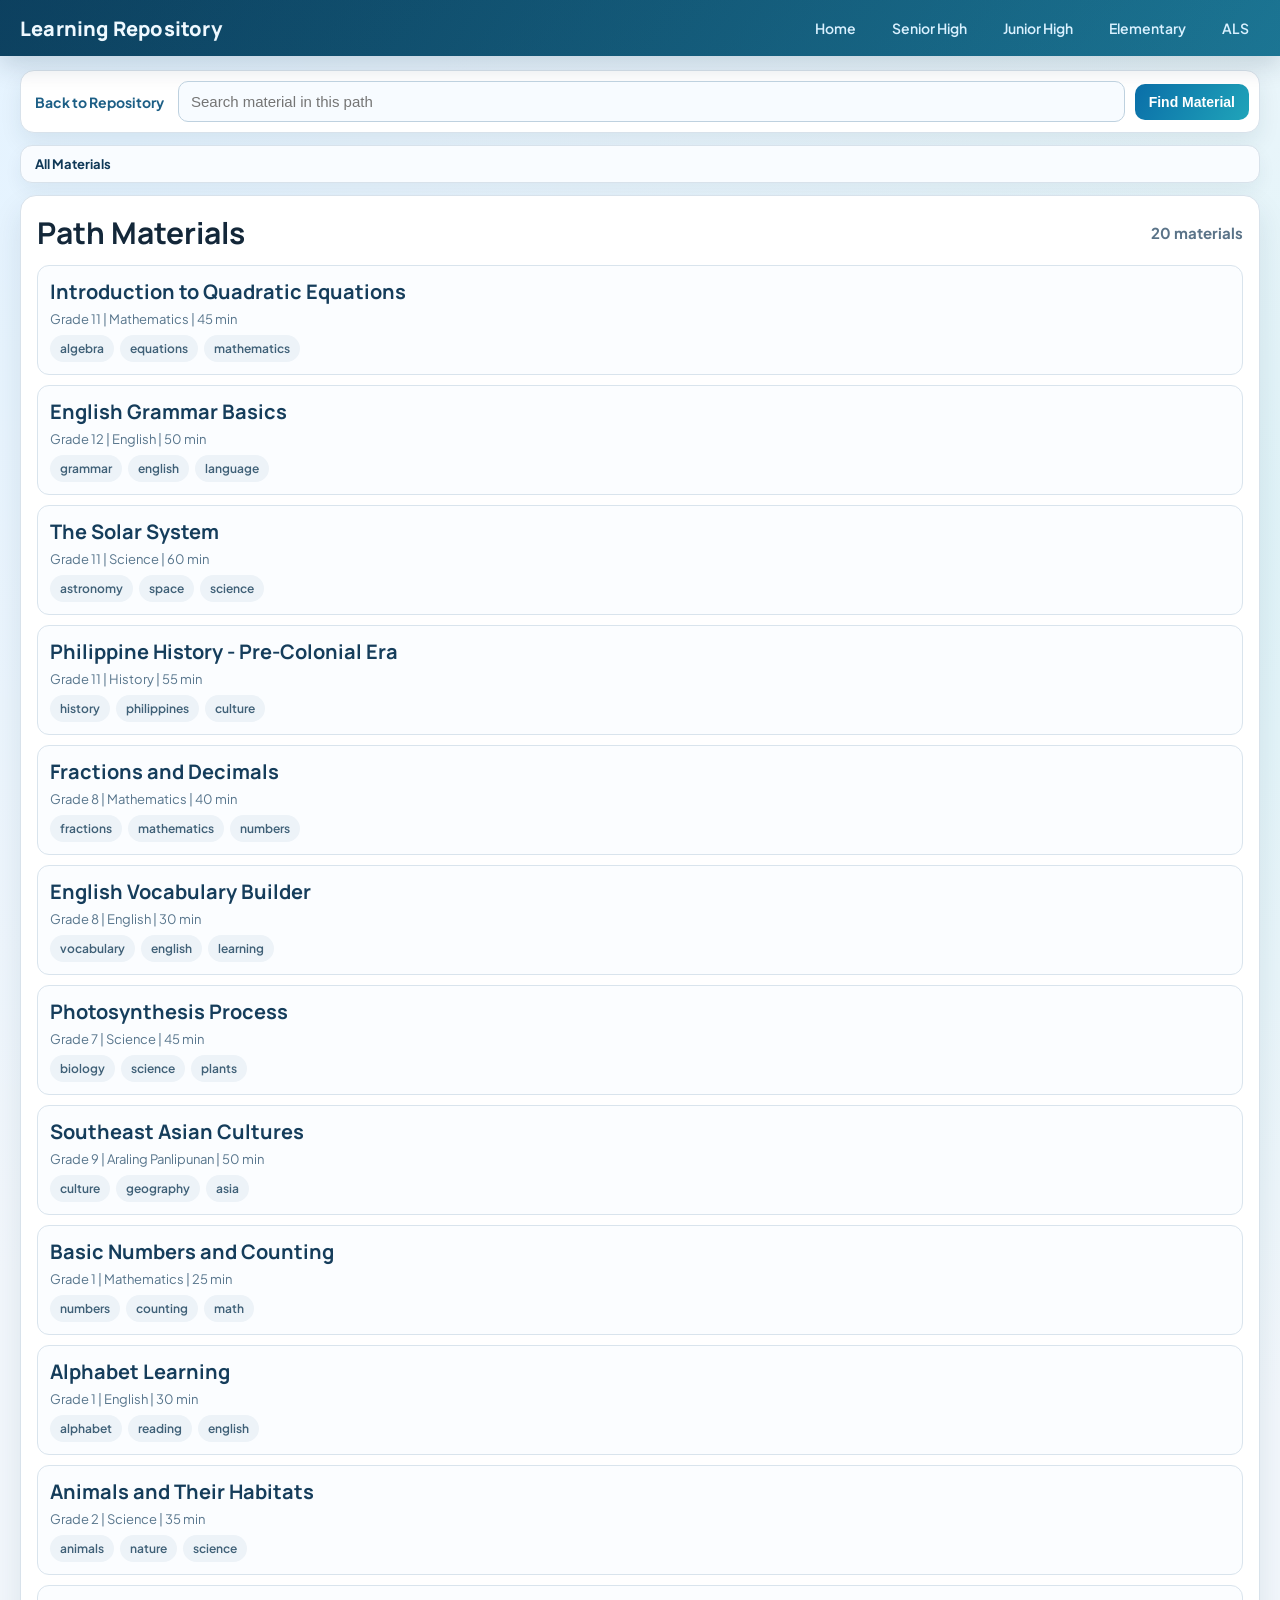
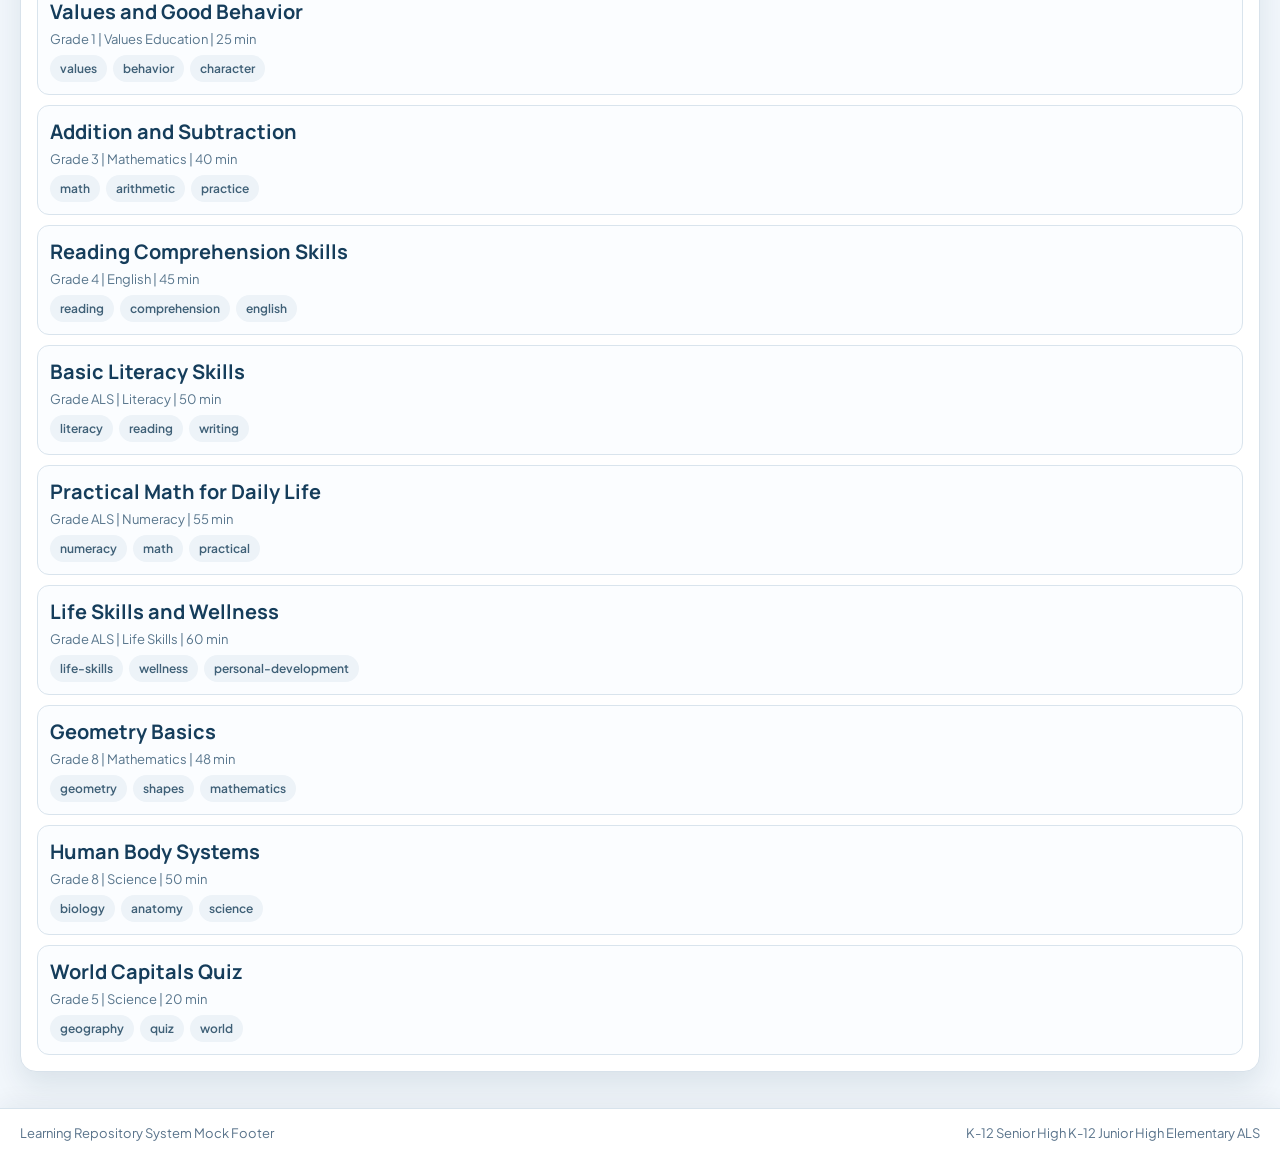
==== material-path.html @ 1bad8f1e "Repository System Protoype" ====
﻿<!DOCTYPE html>
<html lang="en">
<head>
    <meta charset="UTF-8">
    <meta name="viewport" content="width=device-width, initial-scale=1.0">
    <title>Material Path</title>
    <link rel="stylesheet" href="view-material.css">
    <link rel="stylesheet" href="components.css">
</head>
<body>
    <div id="topNavMount"></div>

    <div class="details-shell">
        <section class="finder-bar" aria-label="Find Material">
            <a class="back-link" href="index.html">Back to Repository</a>
            <div class="finder-input-wrap">
                <input id="pathSearchInput" class="finder-input" type="text" placeholder="Search material in this path" autocomplete="off">
                <div id="pathSuggestionsPanel" class="suggestions-panel"></div>
            </div>
            <button id="pathSearchBtn" class="action-btn primary">Find Material</button>
        </section>

        <nav id="pathBreadcrumb" class="breadcrumb" aria-label="Breadcrumb"></nav>

        <section class="panel">
            <div class="list-head">
                <h2 id="pathTitle">Path Materials</h2>
                <p id="pathCount" class="list-count">0 materials</p>
            </div>
            <div id="pathMaterialsList" class="path-materials-list"></div>
            <div id="pathEmpty" class="empty-state">No materials found for this path.</div>
        </section>
    </div>

    <div id="footerMount"></div>

    <script src="components.js"></script>
    <script src="material-path.js"></script>
</body>
</html>
---- view-material.css ----
﻿@import url('https://fonts.googleapis.com/css2?family=Manrope:wght@400;500;600;700;800&family=Plus+Jakarta+Sans:wght@400;500;600;700&display=swap');

:root {
    --bg: #f2f7fc;
    --surface: #ffffff;
    --line: #d8e2eb;
    --text: #132739;
    --muted: #5a7388;
    --brand: #0a6ea8;
    --accent: #20a4b9;
    --shadow: 0 14px 30px rgba(9, 45, 70, 0.1);
}

* {
    margin: 0;
    padding: 0;
    box-sizing: border-box;
}

body {
    min-height: 100vh;
    font-family: 'Plus Jakarta Sans', 'Segoe UI', sans-serif;
    color: var(--text);
    font-size: 17px;
    background:
        radial-gradient(circle at 10% 5%, #e4f3ff, transparent 40%),
        radial-gradient(circle at 90% 20%, #def3f8, transparent 35%),
        var(--bg);
}

.mock-topnav {
    width: 100%;
    background: #ffffff;
    border-bottom: 1px solid #d7e3ec;
    box-shadow: 0 8px 20px rgba(8, 39, 62, 0.06);
    padding: 12px 20px;
    display: flex;
    justify-content: space-between;
    align-items: center;
    gap: 12px;
}

.topnav-brand {
    font-family: 'Manrope', 'Segoe UI', sans-serif;
    font-size: 20px;
    font-weight: 800;
    color: #153b58;
}

.topnav-links {
    display: flex;
    gap: 14px;
    flex-wrap: wrap;
}

.topnav-links a {
    text-decoration: none;
    color: #2b5b7b;
    font-size: 14px;
    font-weight: 600;
}

.topnav-links a:hover {
    color: #0b4d74;
}

.details-shell {
    width: 100%;
    padding: 14px 20px 20px;
}

.finder-bar {
    background: var(--surface);
    border: 1px solid var(--line);
    border-radius: 14px;
    box-shadow: 0 10px 22px rgba(9, 45, 70, 0.08);
    padding: 10px;
    margin-bottom: 12px;
    display: grid;
    grid-template-columns: auto minmax(0, 1fr) auto;
    gap: 10px;
    align-items: center;
}

.back-link {
    text-decoration: none;
    color: #1d5f86;
    font-weight: 700;
    font-size: 14px;
    white-space: nowrap;
    padding: 0 4px;
}

.back-link:hover {
    color: #0b4d74;
}

.finder-input-wrap {
    position: relative;
}

.finder-input {
    width: 100%;
    border: 1px solid #bed1df;
    border-radius: 10px;
    background: #f7fbff;
    padding: 11px 12px;
    font-size: 15px;
    color: #16364d;
}

.finder-input:focus {
    outline: none;
    border-color: var(--brand);
    box-shadow: 0 0 0 4px rgba(10, 110, 168, 0.12);
    background: #fff;
}

.suggestions-panel {
    position: absolute;
    left: 0;
    right: 0;
    top: calc(100% + 6px);
    background: #ffffff;
    border: 1px solid #cbdbe8;
    border-radius: 10px;
    box-shadow: 0 14px 26px rgba(8, 39, 62, 0.14);
    max-height: 220px;
    overflow-y: auto;
    display: none;
    z-index: 20;
}

.suggestion-item {
    width: 100%;
    border: none;
    background: #ffffff;
    text-align: left;
    padding: 10px 12px;
    cursor: pointer;
    border-bottom: 1px solid #edf3f8;
}

.suggestion-item:last-child {
    border-bottom: none;
}

.suggestion-item:hover,
.suggestion-item.active {
    background: #eef6fd;
}

.suggestion-title {
    font-size: 14px;
    color: #173d59;
    font-weight: 700;
}

.suggestion-meta {
    font-size: 12px;
    color: #628099;
    margin-top: 2px;
}

.action-btn {
    border: none;
    border-radius: 10px;
    padding: 10px 14px;
    font-size: 14px;
    font-weight: 700;
    cursor: pointer;
    text-decoration: none;
    display: inline-flex;
    align-items: center;
    justify-content: center;
}

.action-btn.primary {
    color: #fff;
    background: linear-gradient(120deg, var(--brand), var(--accent));
}

.action-btn.secondary {
    color: #184a68;
    background: #e9f1f8;
    border: 1px solid #bfd3e2;
}

.breadcrumb {
    background: #f9fcff;
    border: 1px solid var(--line);
    border-radius: 12px;
    padding: 10px 14px;
    margin-bottom: 12px;
    font-size: 13px;
    color: #3e5f77;
    box-shadow: 0 8px 18px rgba(9, 45, 70, 0.06);
}

.crumb {
    color: #2d5877;
    font-weight: 600;
    text-decoration: none;
}

.crumb:hover {
    color: #0b4d74;
    text-decoration: underline;
}

.crumb.current {
    color: #0f3857;
    font-weight: 700;
    text-decoration: none;
}

.crumb-sep {
    margin: 0 8px;
    color: #8ca2b4;
}

.details-content {
    display: grid;
    grid-template-columns: 33% minmax(0, 1fr);
    gap: 14px;
    align-items: start;
}

.info-column,
.preview-column {
    display: flex;
    flex-direction: column;
    gap: 14px;
}

.panel {
    background: var(--surface);
    border: 1px solid var(--line);
    border-radius: 16px;
    box-shadow: var(--shadow);
    padding: 16px;
}

.panel h3 {
    font-family: 'Manrope', 'Segoe UI', sans-serif;
    font-size: 22px;
    margin-bottom: 10px;
}

.material-info {
    display: grid;
    grid-template-columns: 86px minmax(0, 1fr);
    gap: 14px;
}

.overview-thumb {
    width: 76px;
    height: 76px;
    border-radius: 14px;
    background: linear-gradient(160deg, #e9f5ff, #dff3fb);
    border: 1px solid #bfd9eb;
    display: flex;
    align-items: center;
    justify-content: center;
    font-size: 34px;
}

.overview-title {
    font-family: 'Manrope', 'Segoe UI', sans-serif;
    font-size: 31px;
    line-height: 1.15;
    margin-bottom: 5px;
}

.overview-author,
.overview-meta {
    font-size: 14px;
    color: #486a82;
    margin-bottom: 6px;
}

.overview-description {
    font-size: 16px;
    color: var(--muted);
    margin-bottom: 10px;
}

.meta-row,
.tags-row {
    display: flex;
    gap: 8px;
    flex-wrap: wrap;
}

.chip {
    border-radius: 999px;
    padding: 6px 10px;
    font-size: 12px;
    font-weight: 700;
}

.chip.grade { background: #eaf4fb; color: #1a547c; }
.chip.type { background: #fff2d8; color: #8f6511; }
.chip.duration { background: #eaf9f2; color: #226c4b; }
.chip.tag { background: #edf3f8; color: #3f6077; font-weight: 600; }

.panel p {
    color: var(--muted);
    font-size: 15px;
    line-height: 1.6;
}

.list,
.recommended-list {
    list-style: none;
    display: flex;
    flex-direction: column;
    gap: 8px;
}

.list li,
.recommended-list li {
    font-size: 14px;
    color: #36566d;
    padding: 9px 10px;
    background: #f4f8fc;
    border: 1px solid #d8e3ec;
    border-radius: 10px;
}

.recommended-list a {
    text-decoration: none;
    color: #204e6e;
    font-weight: 700;
}

.recommended-list a:hover {
    color: #0b4d74;
}

.rec-meta { margin-top: 2px; font-size: 12px; color: #628199; }

.preview-panel { position: sticky; top: 14px; }

.preview-head {
    display: flex;
    justify-content: space-between;
    align-items: center;
    margin-bottom: 10px;
}

.file-badge {
    background: #eaf4fb;
    color: #1a547c;
    border-radius: 999px;
    font-size: 12px;
    font-weight: 700;
    padding: 6px 10px;
}

.preview-meta {
    display: flex;
    gap: 8px;
    flex-wrap: wrap;
    margin-bottom: 10px;
    font-size: 13px;
    color: #4e6e85;
}

.preview-viewport {
    border: 1px solid #d1dfeb;
    border-radius: 12px;
    background: #f8fbff;
    min-height: 420px;
    padding: 14px;
    margin-bottom: 12px;
}

.mock-document {
    height: 100%;
    min-height: 390px;
    border-radius: 10px;
    border: 1px dashed #b9ccdc;
    background: repeating-linear-gradient(
        to bottom,
        #ffffff,
        #ffffff 34px,
        #f6f9fd 34px,
        #f6f9fd 70px
    );
    padding: 16px;
}

.mock-document h4 {
    font-family: 'Manrope', 'Segoe UI', sans-serif;
    font-size: 21px;
    margin-bottom: 8px;
    color: #1d4765;
}

.mock-document p { color: #4f6f86; font-size: 14px; }

.preview-actions { margin-bottom: 10px; }

.resources-title {
    font-family: 'Manrope', 'Segoe UI', sans-serif;
    font-size: 18px;
    margin-bottom: 8px;
}

.list-head {
    display: flex;
    justify-content: space-between;
    align-items: center;
    margin-bottom: 12px;
}

.list-head h2 {
    font-family: 'Manrope', 'Segoe UI', sans-serif;
    font-size: 30px;
}

.list-count {
    color: #547086;
    font-size: 14px;
    font-weight: 700;
}

.path-materials-list {
    display: flex;
    flex-direction: column;
    gap: 10px;
}

.path-item {
    border: 1px solid #d9e4ed;
    border-radius: 12px;
    background: #fbfdff;
    padding: 12px;
}

.path-item a {
    text-decoration: none;
    color: #153d5b;
    font-size: 20px;
    font-family: 'Manrope', 'Segoe UI', sans-serif;
    font-weight: 700;
}

.path-item a:hover { color: #0b4d74; }

.path-item-meta {
    margin-top: 6px;
    font-size: 13px;
    color: #57758c;
}

.path-item-tags {
    margin-top: 8px;
    display: flex;
    gap: 6px;
    flex-wrap: wrap;
}

.empty-state {
    display: none;
    border: 1px dashed #b9ccdc;
    border-radius: 10px;
    background: #f8fbff;
    padding: 16px;
    color: #4c6a81;
}

.not-found {
    display: none;
    background: var(--surface);
    border: 1px solid var(--line);
    border-radius: 16px;
    box-shadow: var(--shadow);
    padding: 20px;
}

.mock-footer {
    margin-top: 18px;
    background: #ffffff;
    border-top: 1px solid #d7e3ec;
    box-shadow: 0 -8px 20px rgba(8, 39, 62, 0.05);
}

.footer-content {
    padding: 16px 20px;
    color: #58728a;
    font-size: 13px;
    display: flex;
    justify-content: space-between;
    gap: 10px;
    flex-wrap: wrap;
}

@media (max-width: 1100px) {
    .details-content { grid-template-columns: minmax(0, 1fr); }
    .preview-panel { position: static; }
}

@media (max-width: 760px) {
    .mock-topnav { flex-direction: column; align-items: flex-start; }

    .details-shell { padding: 10px; }

    .finder-bar {
        grid-template-columns: 1fr;
    }

    .action-btn { width: 100%; }

    .material-info { grid-template-columns: 1fr; }

    .overview-title { font-size: 25px; }

    .preview-viewport { min-height: 320px; }

    .mock-document { min-height: 280px; }

    .list-head { flex-direction: column; align-items: flex-start; gap: 6px; }
}
---- components.css ----
/* Shared Navbar + Footer Component Styles */
.mock-topnav {
    width: 100%;
    position: relative;
    border: none;
    background:
        linear-gradient(120deg, rgba(4, 70, 108, 0.95), rgba(12, 115, 149, 0.92)),
        url('https://images.unsplash.com/photo-1481627834876-b7833e8f5570?auto=format&fit=crop&w=1600&q=80') center/cover;
    box-shadow: 0 10px 26px rgba(8, 39, 62, 0.16);
    overflow: hidden;
    padding: 12px 20px;
    display: flex;
    justify-content: space-between;
    align-items: center;
    gap: 12px;
}

.mock-topnav::before {
    content: '';
    position: absolute;
    inset: 0;
    background: linear-gradient(135deg, rgba(3, 21, 35, 0.25), rgba(3, 21, 35, 0.08));
    pointer-events: none;
}

.topnav-brand,
.topnav-links a {
    position: relative;
    z-index: 1;
}

.topnav-brand {
    font-family: 'Manrope', 'Segoe UI', sans-serif;
    font-size: 20px;
    font-weight: 800;
    color: #eff9ff;
    letter-spacing: 0.2px;
}

.topnav-links {
    display: flex;
    gap: 14px;
    flex-wrap: wrap;
}

.topnav-links a {
    text-decoration: none;
    color: #d9f1ff;
    font-size: 14px;
    font-weight: 600;
    border: 1px solid transparent;
    border-radius: 999px;
    padding: 6px 10px;
    transition: background 0.2s ease, border-color 0.2s ease, color 0.2s ease;
}

.topnav-links a:hover {
    color: #ffffff;
    border-color: rgba(255, 255, 255, 0.35);
    background: rgba(255, 255, 255, 0.13);
}

.mock-footer {
    margin-top: 16px;
    background: #ffffff;
    border-top: 1px solid #d7e3ec;
    box-shadow: 0 -8px 20px rgba(8, 39, 62, 0.05);
}

.footer-content {
    padding: 16px 20px;
    color: #58728a;
    font-size: 13px;
    display: flex;
    justify-content: space-between;
    gap: 10px;
    flex-wrap: wrap;
}

@media (max-width: 760px) {
    .mock-topnav {
        flex-direction: column;
        align-items: flex-start;
    }
}
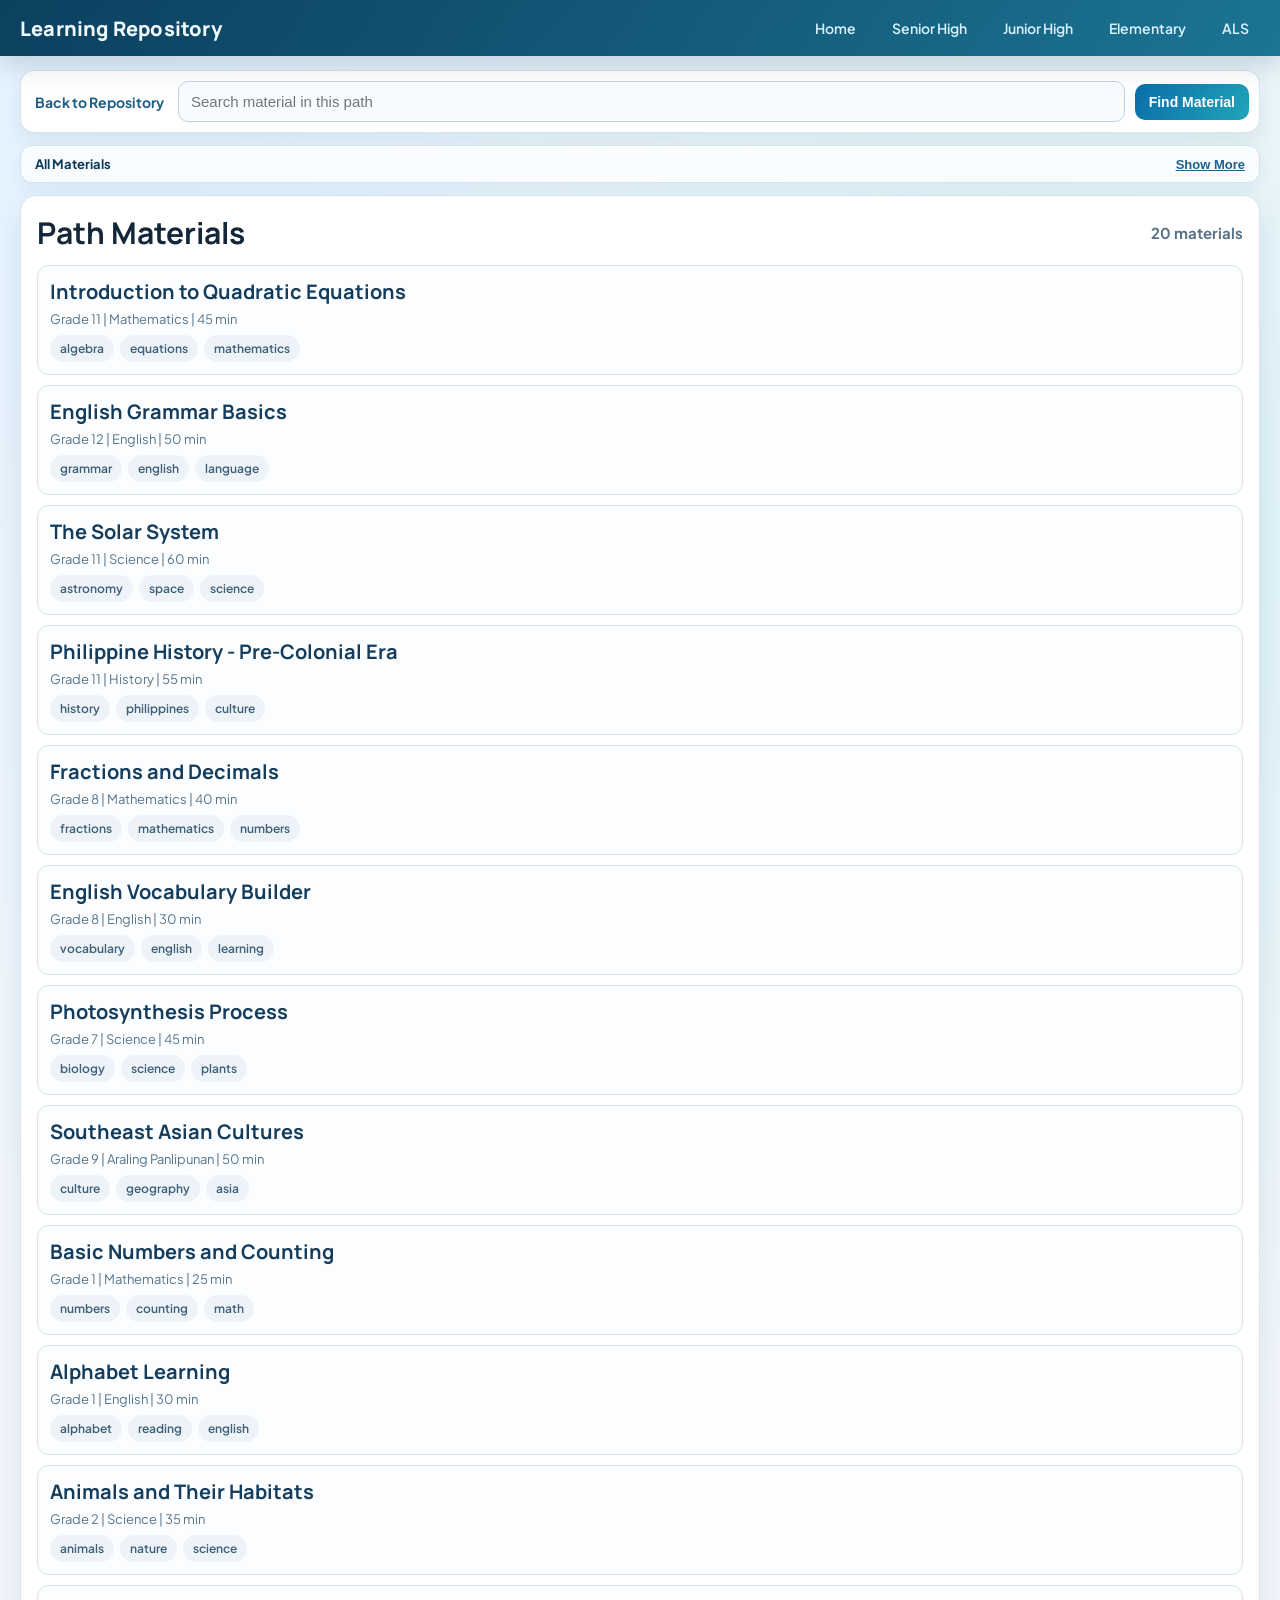
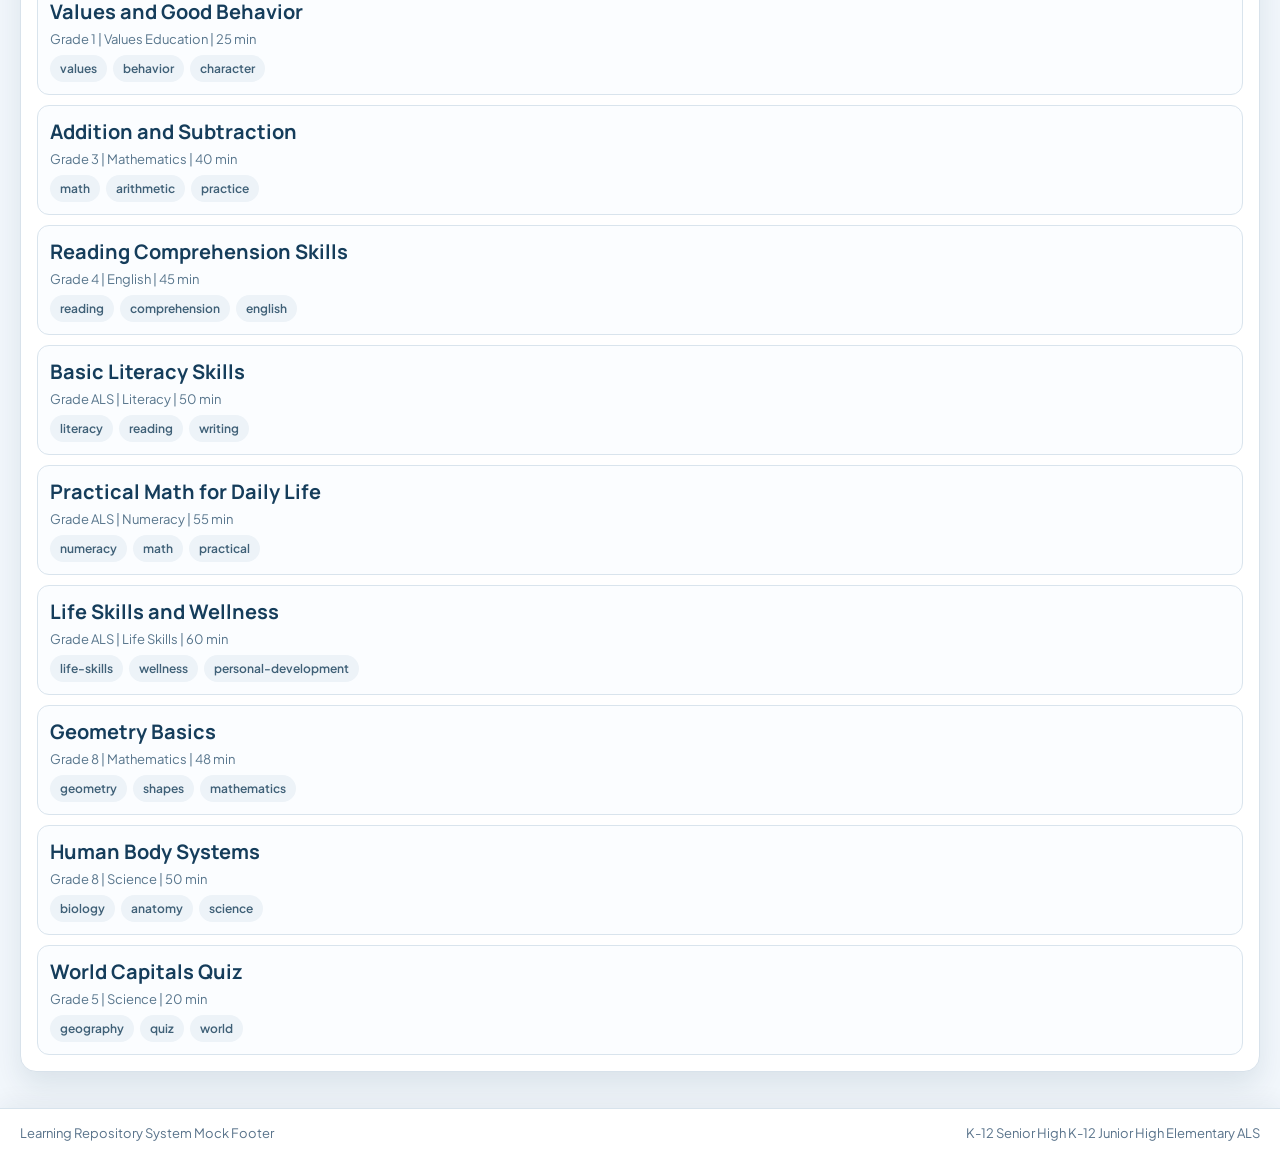
==== commit f4031871: "Improved UI with Bootstrap" ====
--- a/material-path.html
+++ b/material-path.html
@@ -4,6 +4,7 @@
     <meta charset="UTF-8">
     <meta name="viewport" content="width=device-width, initial-scale=1.0">
     <title>Material Path</title>
+    <link rel="stylesheet" href="https://cdn.jsdelivr.net/npm/bootstrap-icons@1.11.3/font/bootstrap-icons.min.css">
     <link rel="stylesheet" href="view-material.css">
     <link rel="stylesheet" href="components.css">
 </head>
@@ -20,7 +21,26 @@
             <button id="pathSearchBtn" class="action-btn primary">Find Material</button>
         </section>
 
-        <nav id="pathBreadcrumb" class="breadcrumb" aria-label="Breadcrumb"></nav>
+        <section class="breadcrumb-wrap">
+            <div class="breadcrumb-head">
+                <nav id="pathBreadcrumb" class="breadcrumb" aria-label="Breadcrumb"></nav>
+                <button id="pathBreadcrumbToggle" class="breadcrumb-toggle" type="button" aria-expanded="false" aria-controls="pathBreadcrumbMore">Show More</button>
+            </div>
+            <div id="pathBreadcrumbMore" class="breadcrumb-more" hidden>
+                <div class="breadcrumb-group">
+                    <h4>Categories</h4>
+                    <div id="pathBreadcrumbCategories" class="breadcrumb-tags"></div>
+                </div>
+                <div class="breadcrumb-group">
+                    <h4>Grades</h4>
+                    <div id="pathBreadcrumbGrades" class="breadcrumb-tags"></div>
+                </div>
+                <div class="breadcrumb-group">
+                    <h4>Subjects</h4>
+                    <div id="pathBreadcrumbSubjects" class="breadcrumb-tags"></div>
+                </div>
+            </div>
+        </section>
 
         <section class="panel">
             <div class="list-head">
--- a/view-material.css
+++ b/view-material.css
@@ -186,15 +186,92 @@
     border: 1px solid #bfd3e2;
 }
 
-.breadcrumb {
+.breadcrumb-wrap {
     background: #f9fcff;
     border: 1px solid var(--line);
     border-radius: 12px;
     padding: 10px 14px;
     margin-bottom: 12px;
+    box-shadow: 0 8px 18px rgba(9, 45, 70, 0.06);
+}
+
+.breadcrumb-head {
+    display: flex;
+    align-items: center;
+    justify-content: space-between;
+    gap: 10px;
+}
+
+.breadcrumb {
     font-size: 13px;
     color: #3e5f77;
-    box-shadow: 0 8px 18px rgba(9, 45, 70, 0.06);
+    min-width: 0;
+}
+
+.breadcrumb-toggle {
+    border: none;
+    background: transparent;
+    color: #1f5f8c;
+    font-size: 13px;
+    font-weight: 700;
+    text-decoration: underline;
+    cursor: pointer;
+    white-space: nowrap;
+}
+
+.breadcrumb-toggle:hover {
+    color: #114869;
+}
+
+.breadcrumb-more {
+    margin-top: 10px;
+    border-top: 1px solid #d9e5ef;
+    padding-top: 10px;
+}
+
+.breadcrumb-group {
+    margin-bottom: 10px;
+}
+
+.breadcrumb-group:last-child {
+    margin-bottom: 0;
+}
+
+.breadcrumb-more h4 {
+    font-size: 12px;
+    text-transform: uppercase;
+    color: var(--muted);
+    letter-spacing: 0.4px;
+    margin-bottom: 8px;
+}
+
+.breadcrumb-tags {
+    display: flex;
+    gap: 8px;
+    flex-wrap: wrap;
+}
+
+.breadcrumb-tag {
+    text-decoration: none;
+    background: #e8f2fb;
+    border: 1px solid #c8dfef;
+    color: #225173;
+    border-radius: 999px;
+    font-size: 13px;
+    font-weight: 600;
+    padding: 7px 12px;
+    transition: all 0.2s ease;
+}
+
+.breadcrumb-tag:hover {
+    background: #dff0fc;
+    border-color: #b6d5ea;
+}
+
+.breadcrumb-tag.active {
+    background: #1a88c7;
+    border-color: #1a88c7;
+    color: #ffffff;
 }
 
 .crumb {
@@ -511,6 +588,21 @@
         grid-template-columns: 1fr;
     }
 
+    .back-link {
+        display: inline-block;
+        margin-bottom: 2px;
+    }
+
+    .breadcrumb {
+        font-size: 12px;
+        line-height: 1.5;
+    }
+
+    .breadcrumb-head {
+        flex-direction: column;
+        align-items: flex-start;
+    }
+
     .action-btn { width: 100%; }
 
     .material-info { grid-template-columns: 1fr; }
--- a/components.css
+++ b/components.css
@@ -43,6 +43,36 @@
     flex-wrap: wrap;
 }
 
+.topnav-toggle {
+    display: none;
+    position: relative;
+    z-index: 2;
+    width: 42px;
+    height: 38px;
+    border-radius: 10px;
+    border: 1px solid rgba(255, 255, 255, 0.36);
+    background: rgba(255, 255, 255, 0.16);
+    cursor: pointer;
+    padding: 8px;
+}
+
+.topnav-toggle span {
+    display: block;
+    width: 100%;
+    height: 2px;
+    background: #eaf7ff;
+    border-radius: 2px;
+}
+
+.topnav-toggle span + span {
+    margin-top: 5px;
+}
+
+.topnav-menu {
+    position: relative;
+    z-index: 2;
+}
+
 .topnav-links a {
     text-decoration: none;
     color: #d9f1ff;
@@ -79,7 +109,43 @@
 
 @media (max-width: 760px) {
     .mock-topnav {
+        display: grid;
+        grid-template-columns: minmax(0, 1fr) auto;
+        align-items: center;
+        padding: 10px 12px;
+    }
+
+    .topnav-brand {
+        font-size: 18px;
+    }
+
+    .topnav-toggle {
+        display: block;
+    }
+
+    .topnav-menu {
+        grid-column: 1 / -1;
+        width: 100%;
+        max-height: 0;
+        overflow: hidden;
+        transition: max-height 0.24s ease;
+    }
+
+    .mock-topnav.open .topnav-menu {
+        max-height: 280px;
+    }
+
+    .topnav-links {
+        width: 100%;
+        display: flex;
         flex-direction: column;
-        align-items: flex-start;
+        gap: 8px;
+        padding-top: 10px;
+    }
+
+    .topnav-links a {
+        width: 100%;
+        text-align: left;
+        padding: 9px 10px;
     }
 }
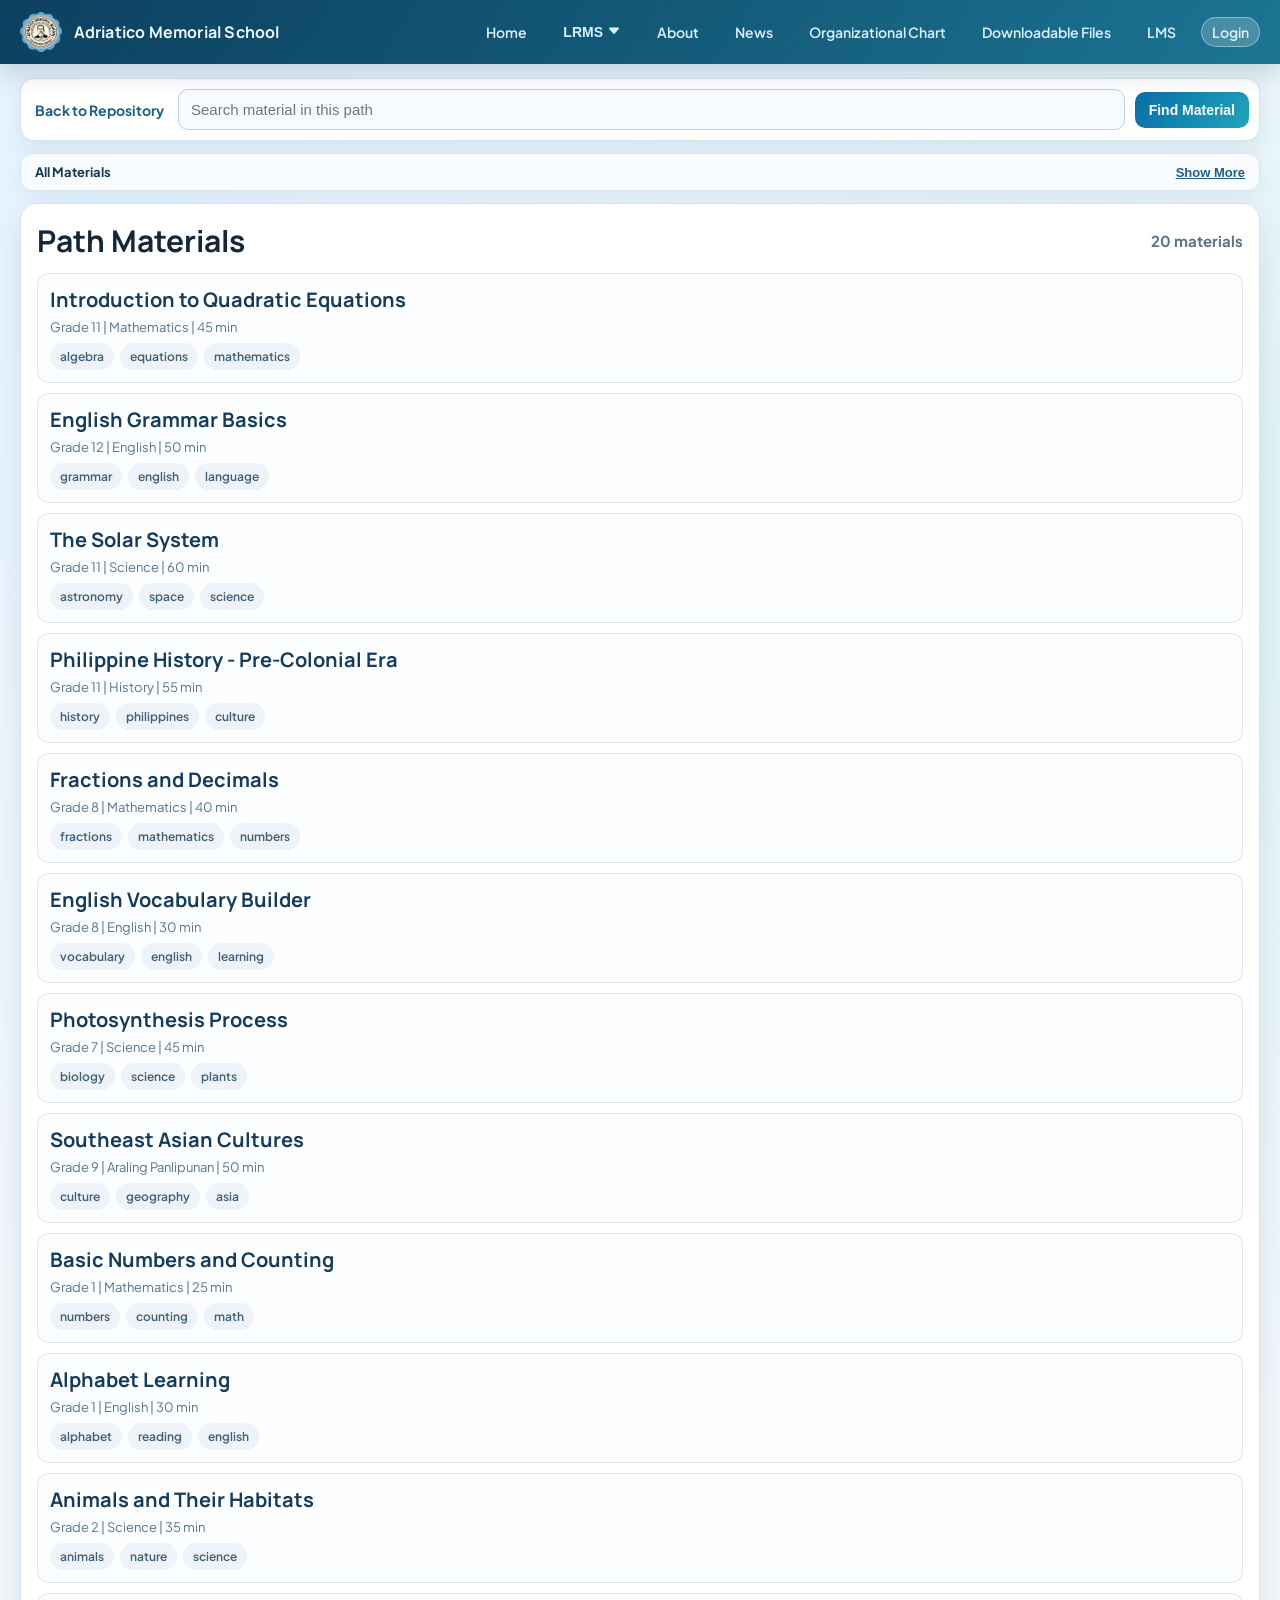
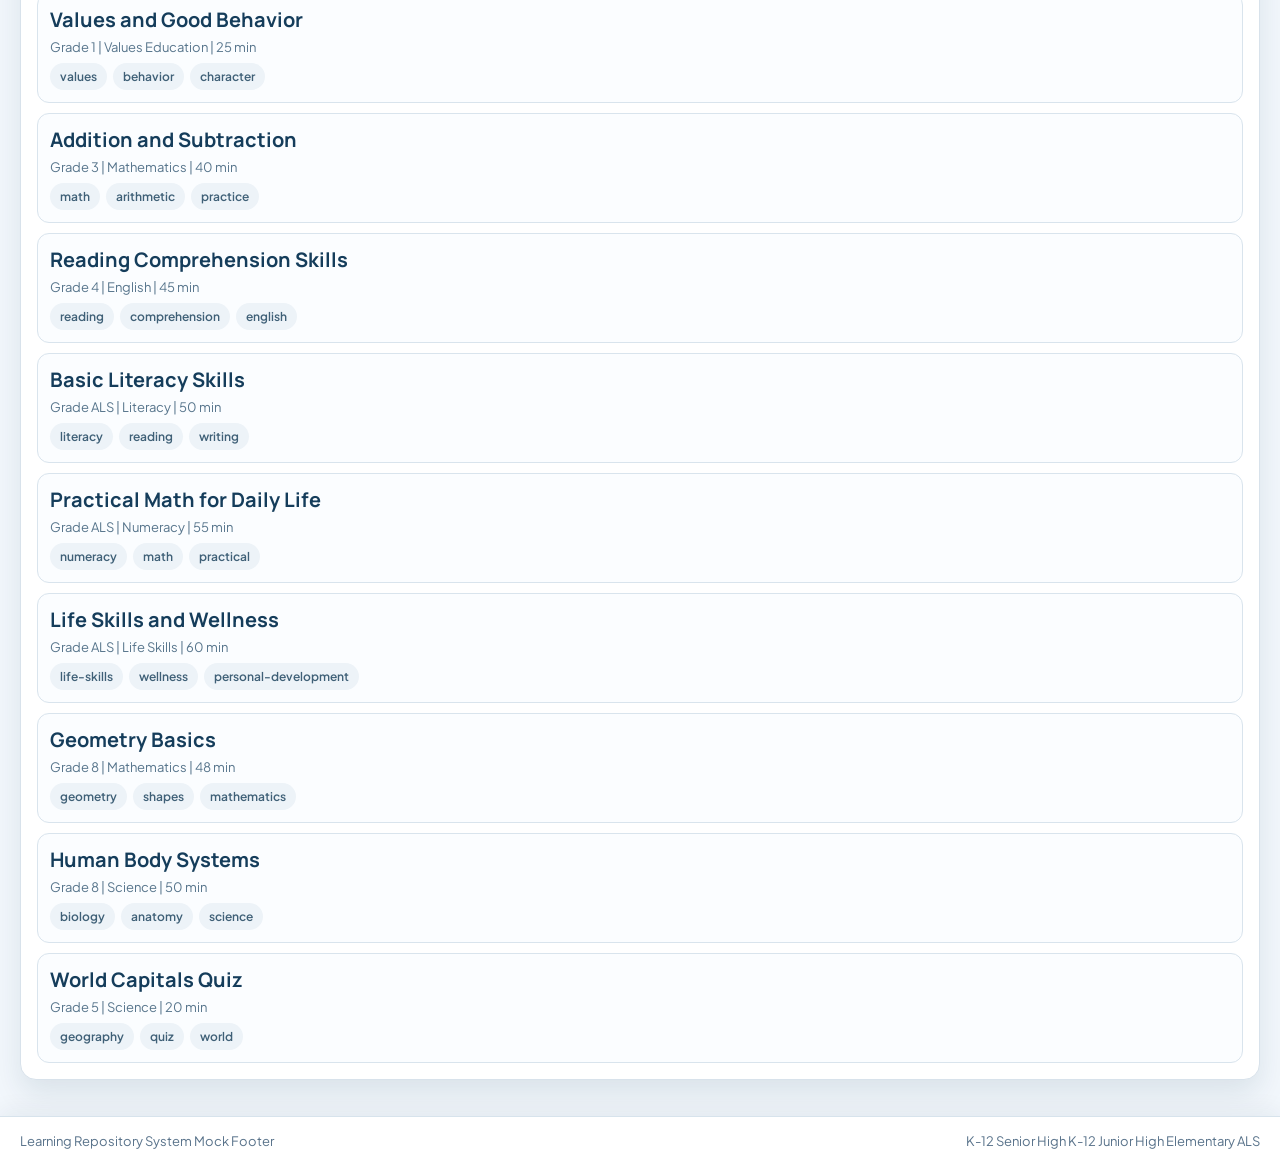
==== commit eaaf8f25: "Final ui" ====
--- a/material-path.html
+++ b/material-path.html
@@ -39,6 +39,10 @@
                     <h4>Subjects</h4>
                     <div id="pathBreadcrumbSubjects" class="breadcrumb-tags"></div>
                 </div>
+                <div class="breadcrumb-group">
+                    <h4>Tags</h4>
+                    <div id="pathBreadcrumbTags" class="breadcrumb-tags"></div>
+                </div>
             </div>
         </section>
 
--- a/view-material.css
+++ b/view-material.css
@@ -26,42 +26,6 @@
         radial-gradient(circle at 10% 5%, #e4f3ff, transparent 40%),
         radial-gradient(circle at 90% 20%, #def3f8, transparent 35%),
         var(--bg);
-}
-
-.mock-topnav {
-    width: 100%;
-    background: #ffffff;
-    border-bottom: 1px solid #d7e3ec;
-    box-shadow: 0 8px 20px rgba(8, 39, 62, 0.06);
-    padding: 12px 20px;
-    display: flex;
-    justify-content: space-between;
-    align-items: center;
-    gap: 12px;
-}
-
-.topnav-brand {
-    font-family: 'Manrope', 'Segoe UI', sans-serif;
-    font-size: 20px;
-    font-weight: 800;
-    color: #153b58;
-}
-
-.topnav-links {
-    display: flex;
-    gap: 14px;
-    flex-wrap: wrap;
-}
-
-.topnav-links a {
-    text-decoration: none;
-    color: #2b5b7b;
-    font-size: 14px;
-    font-weight: 600;
-}
-
-.topnav-links a:hover {
-    color: #0b4d74;
 }
 
 .details-shell {
@@ -448,9 +412,42 @@
     border: 1px solid #d1dfeb;
     border-radius: 12px;
     background: #f8fbff;
-    min-height: 420px;
+    min-height: 560px;
     padding: 14px;
     margin-bottom: 12px;
+}
+
+.preview-viewport.embedded-mode {
+    position: relative;
+    padding: 0;
+    overflow: hidden;
+    background: #d5e1ec;
+}
+
+.embedded-preview-iframe {
+    display: block;
+    width: 100%;
+    min-height: 640px;
+    height: 80vh;
+    border: 0;
+    background: #ffffff;
+}
+
+.embedded-open-link {
+    position: absolute;
+    right: 12px;
+    bottom: 12px;
+    background: rgba(13, 54, 83, 0.85);
+    color: #ffffff;
+    text-decoration: none;
+    font-size: 12px;
+    font-weight: 700;
+    padding: 6px 9px;
+    border-radius: 8px;
+}
+
+.embedded-open-link:hover {
+    background: rgba(9, 45, 70, 0.95);
 }
 
 .mock-document {
@@ -580,8 +577,6 @@
 }
 
 @media (max-width: 760px) {
-    .mock-topnav { flex-direction: column; align-items: flex-start; }
-
     .details-shell { padding: 10px; }
 
     .finder-bar {
@@ -603,13 +598,170 @@
         align-items: flex-start;
     }
 
+    .breadcrumb-toggle {
+        display: none;
+    }
+
+    .mobile-breadcrumb-sheet-backdrop {
+        display: none !important;
+    }
+
+    .breadcrumb-more.mobile-sheet-open {
+        position: fixed;
+        inset: 0;
+        margin-top: 0;
+        border-top: none;
+        padding: 14px 14px 18px;
+        overflow-y: auto;
+        background: #f5f5f7;
+        border: none;
+        box-shadow: none;
+        border-radius: 0;
+        z-index: 120;
+    }
+
+    .mobile-breadcrumb-sheet-head {
+        display: flex;
+        align-items: center;
+        justify-content: flex-end;
+        margin-bottom: 6px;
+        padding-bottom: 0;
+        border-bottom: none;
+    }
+
+    .mobile-breadcrumb-sheet-head h3 {
+        display: none;
+    }
+
+    .mobile-breadcrumb-search-wrap {
+        display: flex;
+        align-items: center;
+        gap: 8px;
+        margin-bottom: 8px;
+        padding: 4px 2px 10px;
+        border-bottom: 1px solid #d7dce2;
+    }
+
+    .mobile-breadcrumb-search-icon {
+        color: #6f7682;
+        font-size: 24px;
+        line-height: 1;
+    }
+
+    .mobile-breadcrumb-search-input {
+        width: 100%;
+        border: none;
+        outline: none;
+        background: transparent;
+        color: #1f2633;
+        font-size: clamp(28px, 8vw, 40px);
+        font-weight: 700;
+        line-height: 1.1;
+    }
+
+    .mobile-breadcrumb-search-input::placeholder {
+        color: #626a76;
+        font-weight: 600;
+    }
+
+    .mobile-breadcrumb-search-input::-webkit-search-cancel-button {
+        -webkit-appearance: none;
+        width: 22px;
+        height: 22px;
+        cursor: pointer;
+        opacity: 0.95;
+        background: url("data:image/svg+xml,%3Csvg xmlns='http://www.w3.org/2000/svg' viewBox='0 0 16 16'%3E%3Cpath fill='%23626a76' d='M3.7 3.7a1 1 0 0 1 1.4 0L8 6.6l2.9-2.9a1 1 0 1 1 1.4 1.4L9.4 8l2.9 2.9a1 1 0 0 1-1.4 1.4L8 9.4l-2.9 2.9a1 1 0 1 1-1.4-1.4L6.6 8 3.7 5.1a1 1 0 0 1 0-1.4Z'/%3E%3C/svg%3E") no-repeat center / 20px 20px;
+    }
+
+    .mobile-breadcrumb-suggestions {
+        display: none;
+        max-height: 290px;
+        overflow-y: auto;
+        margin-bottom: 10px;
+    }
+
+    .breadcrumb-more.mobile-sheet-open .breadcrumb-group h4 {
+        font-size: 14px;
+        color: #5f7288;
+        text-transform: uppercase;
+        letter-spacing: 0.9px;
+        margin-bottom: 10px;
+    }
+
+    .breadcrumb-more.mobile-sheet-open .breadcrumb-tag {
+        background: #f8fafc;
+        border: 1px solid #dbe2ea;
+        color: #21425e;
+        font-size: 14px;
+        padding: 8px 12px;
+    }
+
+    .breadcrumb-more.mobile-sheet-open .breadcrumb-tag:hover {
+        border-color: #97bfd7;
+        background: #eff7fd;
+    }
+
+    .breadcrumb-more.mobile-sheet-open .breadcrumb-tag.active {
+        background: #0a6ea8;
+        border-color: #0a6ea8;
+        color: #ffffff;
+    }
+
+    .mobile-breadcrumb-option {
+        width: 100%;
+        border: none;
+        border-radius: 10px;
+        background: transparent;
+        text-align: left;
+        padding: 8px 2px;
+        cursor: pointer;
+    }
+
+    .mobile-breadcrumb-option-title {
+        font-size: 17px;
+        color: #262d3a;
+        font-weight: 700;
+    }
+
+    .mobile-breadcrumb-option-meta {
+        margin-top: 2px;
+        font-size: 13px;
+        color: #667384;
+    }
+
+    .mobile-breadcrumb-option:hover,
+    .mobile-breadcrumb-option.active {
+        background: rgba(19, 39, 57, 0.06);
+    }
+
+    .mobile-breadcrumb-sheet-close {
+        border: none;
+        background: transparent;
+        color: #676f7c;
+        font-size: 20px;
+        cursor: pointer;
+        line-height: 1;
+        width: 32px;
+        height: 32px;
+        padding: 0;
+    }
+
+    body.mobile-breadcrumb-sheet-open {
+        overflow: hidden;
+    }
+
     .action-btn { width: 100%; }
 
     .material-info { grid-template-columns: 1fr; }
 
     .overview-title { font-size: 25px; }
 
-    .preview-viewport { min-height: 320px; }
+    .preview-viewport { min-height: 420px; }
+
+    .embedded-preview-iframe {
+        min-height: 500px;
+        height: 68vh;
+    }
 
     .mock-document { min-height: 280px; }
 
--- a/components.css
+++ b/components.css
@@ -7,12 +7,13 @@
         linear-gradient(120deg, rgba(4, 70, 108, 0.95), rgba(12, 115, 149, 0.92)),
         url('https://images.unsplash.com/photo-1481627834876-b7833e8f5570?auto=format&fit=crop&w=1600&q=80') center/cover;
     box-shadow: 0 10px 26px rgba(8, 39, 62, 0.16);
-    overflow: hidden;
+    overflow: visible;
     padding: 12px 20px;
     display: flex;
     justify-content: space-between;
     align-items: center;
     gap: 12px;
+    z-index: 20;
 }
 
 .mock-topnav::before {
@@ -24,9 +25,18 @@
 }
 
 .topnav-brand,
-.topnav-links a {
+.nav-link {
     position: relative;
     z-index: 1;
+}
+
+.topnav-main {
+    position: relative;
+    z-index: 2;
+    display: flex;
+    align-items: center;
+    gap: 10px;
+    min-width: 0;
 }
 
 .topnav-brand {
@@ -35,25 +45,159 @@
     font-weight: 800;
     color: #eff9ff;
     letter-spacing: 0.2px;
+    display: flex;
+    align-items: center;
+    gap: 12px;
+}
+
+.topnav-logo {
+    height: 40px;
+    width: auto;
+    max-width: 50px;
+    object-fit: contain;
+}
+
+.school-name {
+    font-size: 16px;
+    font-weight: 700;
 }
 
 .topnav-links {
     display: flex;
     gap: 14px;
     flex-wrap: wrap;
+    align-items: center;
 }
 
 .topnav-toggle {
     display: none;
     position: relative;
     z-index: 2;
-    width: 42px;
-    height: 38px;
-    border-radius: 10px;
-    border: 1px solid rgba(255, 255, 255, 0.36);
-    background: rgba(255, 255, 255, 0.16);
+    width: 32px;
+    height: 32px;
+    border: none;
+    background: transparent;
     cursor: pointer;
-    padding: 8px;
+    padding: 0;
+    color: #eef9ff;
+}
+
+.topnav-mobile-tools {
+    display: none;
+}
+
+.topnav-icon-btn {
+    width: 30px;
+    height: 30px;
+    border: none;
+    border-radius: 0;
+    background: transparent;
+    color: #e8f6ff;
+    display: inline-flex;
+    align-items: center;
+    justify-content: center;
+    cursor: pointer;
+}
+
+.topnav-icon-btn .bi {
+    font-size: 20px;
+}
+
+.topnav-mobile-search {
+    display: inline-flex;
+    align-items: center;
+    position: relative;
+    width: 30px;
+    height: 30px;
+    border-radius: 999px;
+    border: none;
+    background: transparent;
+    overflow: visible;
+    transition: width 0.22s ease, background 0.22s ease, border-color 0.22s ease;
+}
+
+.topnav-mobile-search .topnav-icon-btn {
+    width: 30px;
+    min-width: 30px;
+    height: 30px;
+    border: none;
+    background: transparent;
+    border-radius: 999px;
+}
+
+.topnav-search-input {
+    border: none;
+    outline: none;
+    background: transparent;
+    color: #f2fbff;
+    width: 0;
+    opacity: 0;
+    padding: 0;
+    font-size: 14px;
+    transition: width 0.22s ease, opacity 0.15s ease;
+}
+
+.topnav-search-input::placeholder {
+    color: rgba(238, 250, 255, 0.72);
+}
+
+.topnav-mobile-search.search-open {
+    width: min(62vw, 260px);
+    background: rgba(5, 31, 47, 0.48);
+    border: 1px solid rgba(185, 226, 248, 0.62);
+    padding-left: 4px;
+}
+
+.topnav-mobile-search.search-open .topnav-search-input {
+    width: 100%;
+    opacity: 1;
+    padding-right: 12px;
+}
+
+.topnav-search-suggestions {
+    display: none;
+    position: absolute;
+    right: 0;
+    top: calc(100% + 8px);
+    width: min(84vw, 320px);
+    max-height: 280px;
+    overflow-y: auto;
+    background: #ffffff;
+    border: 1px solid #c5d7e5;
+    border-radius: 12px;
+    box-shadow: 0 14px 24px rgba(8, 39, 62, 0.18);
+    z-index: 95;
+}
+
+.topnav-search-option {
+    width: 100%;
+    border: none;
+    border-bottom: 1px solid #edf3f8;
+    background: #ffffff;
+    text-align: left;
+    padding: 10px 12px;
+    cursor: pointer;
+}
+
+.topnav-search-option:last-child {
+    border-bottom: none;
+}
+
+.topnav-search-option-title {
+    font-size: 14px;
+    font-weight: 700;
+    color: #153f5f;
+}
+
+.topnav-search-option-meta {
+    margin-top: 2px;
+    font-size: 12px;
+    color: #5c748a;
+}
+
+.topnav-search-option:hover,
+.topnav-search-option.active {
+    background: #eaf5fd;
 }
 
 .topnav-toggle span {
@@ -68,12 +212,25 @@
     margin-top: 5px;
 }
 
+.topnav-toggle .bi {
+    font-size: 28px;
+    line-height: 1;
+}
+
 .topnav-menu {
     position: relative;
     z-index: 2;
 }
 
-.topnav-links a {
+/* Dropdown Menu Styles */
+.dropdown-container {
+    position: relative;
+}
+
+.nav-link {
+    background: none;
+    border: none;
+    cursor: pointer;
     text-decoration: none;
     color: #d9f1ff;
     font-size: 14px;
@@ -82,12 +239,88 @@
     border-radius: 999px;
     padding: 6px 10px;
     transition: background 0.2s ease, border-color 0.2s ease, color 0.2s ease;
-}
-
-.topnav-links a:hover {
+    display: inline-flex;
+    align-items: center;
+    justify-content: center;
+    gap: 4px;
+    line-height: 1.2;
+    white-space: nowrap;
+}
+
+.nav-link:hover,
+.nav-link[aria-expanded='true'] {
     color: #ffffff;
     border-color: rgba(255, 255, 255, 0.35);
     background: rgba(255, 255, 255, 0.13);
+}
+
+.dropdown-toggle {
+    position: relative;
+    z-index: 2;
+}
+
+.dropdown-toggle .bi {
+    font-size: 14px;
+    transition: transform 0.2s ease;
+}
+
+.dropdown-toggle[aria-expanded='true'] .bi {
+    transform: rotate(180deg);
+}
+
+.dropdown-menu {
+    position: absolute;
+    top: calc(100% + 8px);
+    left: 0;
+    background: #ffffff;
+    border: 1px solid #c5d7e5;
+    border-radius: 10px;
+    box-shadow: 0 14px 24px rgba(8, 39, 62, 0.18);
+    min-width: 240px;
+    display: none;
+    overflow: hidden;
+    z-index: 25;
+}
+
+.dropdown-menu.active {
+    display: block;
+}
+
+.dropdown-menu a {
+    display: block;
+    padding: 10px 12px;
+    color: #1e4866;
+    text-decoration: none;
+    font-size: 15px;
+    font-weight: 500;
+    border: none;
+    border-bottom: 1px solid #edf3f8;
+    background: #ffffff;
+    border-radius: 0;
+    transition: background 0.2s ease, color 0.2s ease;
+    cursor: pointer;
+    text-align: left;
+    line-height: 1.25;
+}
+
+.dropdown-menu a:hover {
+    background: #eaf5fd;
+    color: #0f4d76;
+    border: none;
+}
+
+.dropdown-menu a:last-child {
+    border-top: none;
+    border-bottom: none;
+}
+
+.login-btn {
+    background: rgba(255, 255, 255, 0.2) !important;
+    border-color: rgba(255, 255, 255, 0.4) !important;
+}
+
+.login-btn:hover {
+    background: rgba(255, 255, 255, 0.3) !important;
 }
 
 .mock-footer {
@@ -111,41 +344,154 @@
     .mock-topnav {
         display: grid;
         grid-template-columns: minmax(0, 1fr) auto;
+        grid-template-areas:
+            'main tools'
+            'menu menu';
         align-items: center;
         padding: 10px 12px;
     }
 
+    .topnav-main {
+        grid-area: main;
+        min-width: 0;
+    }
+
+    .topnav-mobile-tools {
+        grid-area: tools;
+        display: flex;
+        align-items: center;
+        gap: 8px;
+    }
+
     .topnav-brand {
         font-size: 18px;
+        gap: 8px;
+        min-width: 0;
+    }
+
+    .topnav-logo {
+        height: 30px;
+    }
+
+    .school-name {
+        font-size: 12px;
+        white-space: nowrap;
+        overflow: hidden;
+        text-overflow: ellipsis;
+        max-width: 160px;
     }
 
     .topnav-toggle {
-        display: block;
+        display: inline-flex;
+        align-items: center;
+        justify-content: center;
+        width: 30px;
+        height: 30px;
+        padding: 0;
     }
 
     .topnav-menu {
-        grid-column: 1 / -1;
-        width: 100%;
-        max-height: 0;
-        overflow: hidden;
-        transition: max-height 0.24s ease;
+        position: fixed;
+        inset: 0;
+        padding: 84px 24px 24px;
+        background: rgba(4, 22, 34, 0.97);
+        -webkit-backdrop-filter: blur(6px);
+        backdrop-filter: blur(6px);
+        opacity: 0;
+        visibility: hidden;
+        pointer-events: none;
+        overflow-y: auto;
+        transition: opacity 0.22s ease, visibility 0.22s ease;
+        z-index: 90;
     }
 
     .mock-topnav.open .topnav-menu {
-        max-height: 280px;
+        opacity: 1;
+        visibility: visible;
+        pointer-events: auto;
     }
 
     .topnav-links {
         width: 100%;
         display: flex;
         flex-direction: column;
-        gap: 8px;
-        padding-top: 10px;
-    }
-
-    .topnav-links a {
+        align-items: flex-start;
+        gap: 3px;
+        padding-top: 4px;
+    }
+
+    .topnav-links a,
+    .nav-link {
+        width: auto;
+        text-align: left;
+        padding: 8px 0;
+        border: none;
+        border-radius: 0;
+        background: transparent !important;
+        color: #f3f8fd;
+        font-size: clamp(30px, 8.3vw, 42px);
+        font-weight: 700;
+        line-height: 1.05;
+    }
+
+    .topnav-links a:hover,
+    .nav-link:hover,
+    .nav-link[aria-expanded='true'] {
+        color: #ffffff;
+        border: none;
+        background: transparent;
+    }
+
+    .dropdown-container {
         width: 100%;
-        text-align: left;
-        padding: 9px 10px;
-    }
-}
+    }
+
+    .dropdown-menu {
+        position: static;
+        margin-top: 4px;
+        min-width: auto;
+        border-radius: 0;
+        background: transparent;
+        border: none;
+        box-shadow: none;
+    }
+
+    .dropdown-menu.active {
+        display: block;
+    }
+
+    .dropdown-menu a {
+        padding: 7px 0 7px 18px;
+        margin-left: 0;
+        border-bottom: none;
+        background: transparent;
+        color: rgba(229, 241, 251, 0.82);
+        font-size: 22px;
+        font-weight: 600;
+        border-left: 2px solid rgba(185, 215, 235, 0.45);
+    }
+
+    .dropdown-menu a:hover {
+        background: transparent;
+        color: #ffffff;
+    }
+
+    .login-btn {
+        margin-top: 8px;
+    }
+
+    .topnav-toggle {
+        z-index: 96;
+    }
+
+    .topnav-main,
+    .topnav-brand,
+    .topnav-mobile-tools {
+        position: relative;
+        z-index: 96;
+    }
+
+    body.topnav-menu-open {
+        overflow: hidden;
+    }
+}
